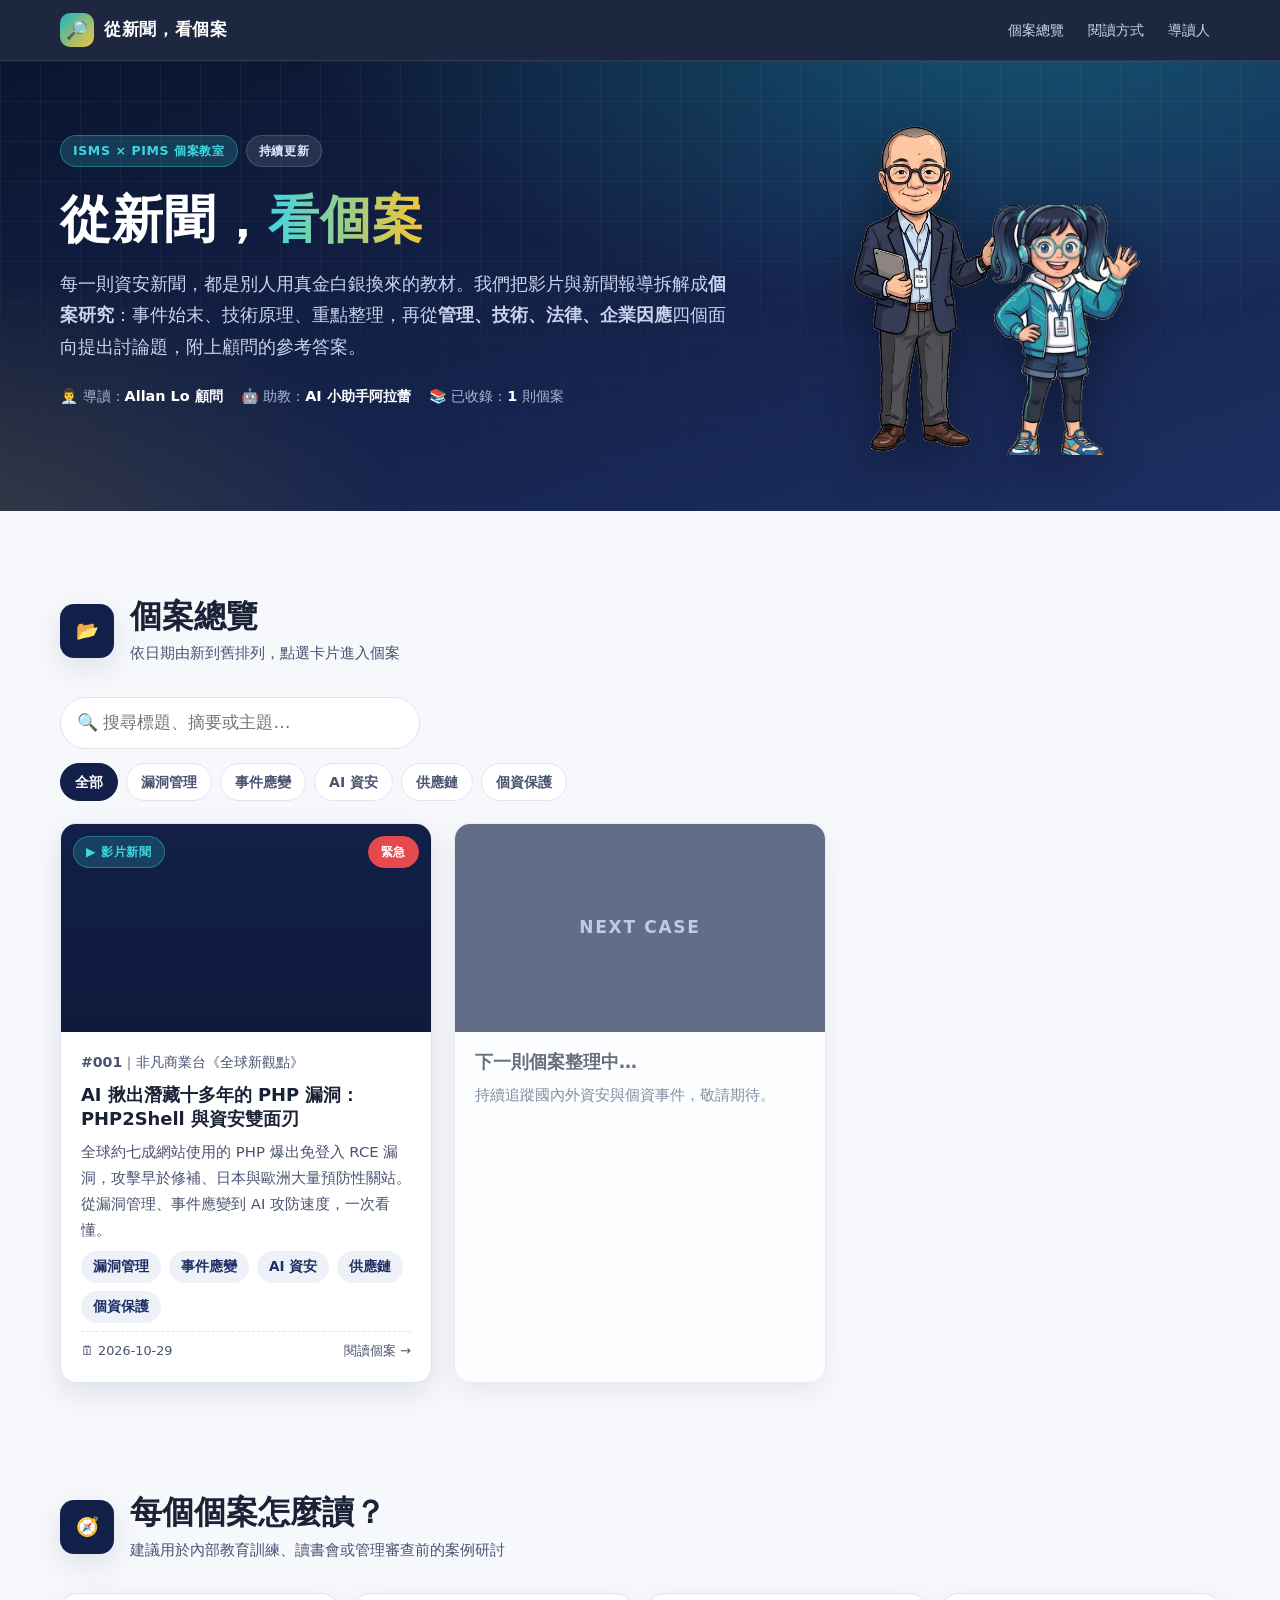
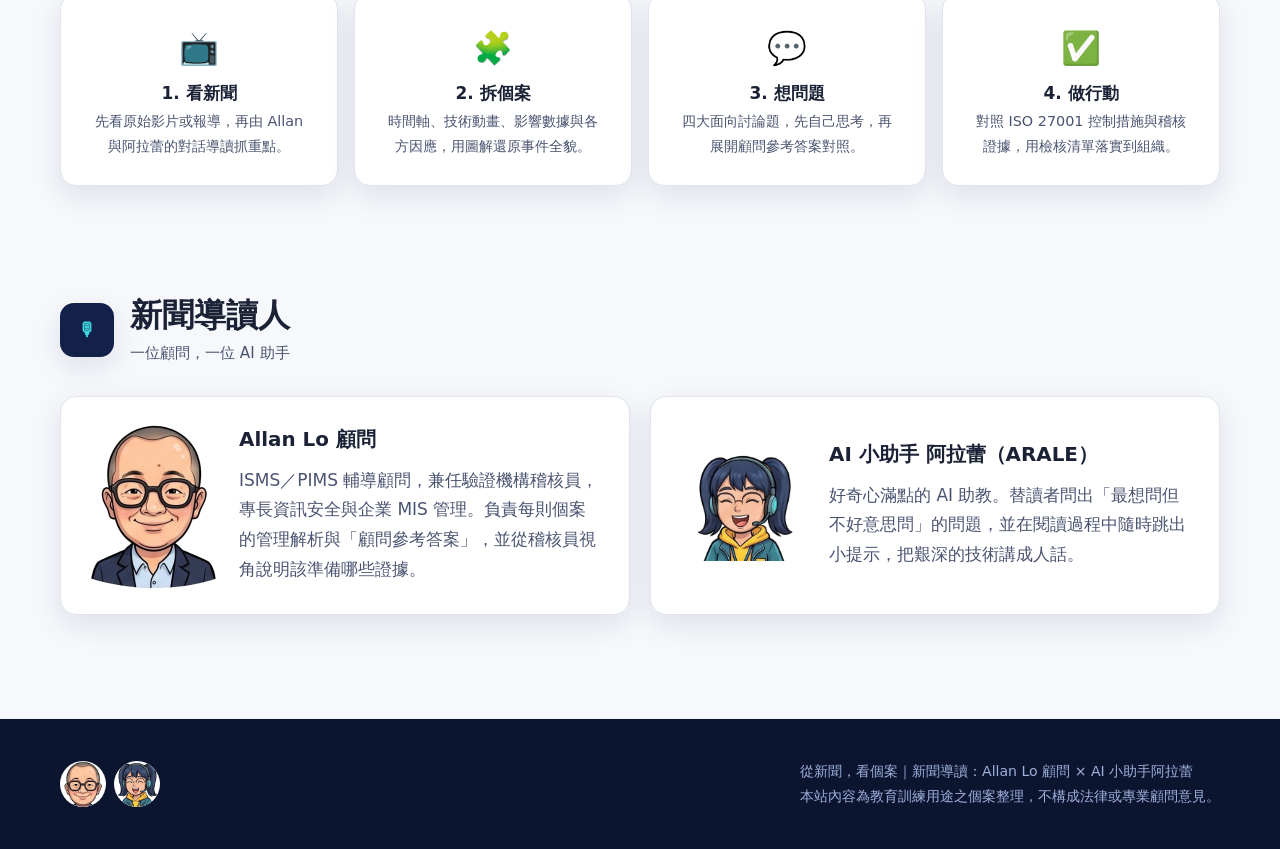
==== index.html @ d43d16fd "Add 從新聞，看個案 site with case #001 (PHP2Shell) - Case library home page driven by assets/js/cases.js - " ====
<!DOCTYPE html>
<html lang="zh-Hant-TW">
<head>
<meta charset="utf-8">
<meta name="viewport" content="width=device-width, initial-scale=1">
<title>從新聞，看個案｜Allan Lo 顧問 × AI 小助手阿拉蕾</title>
<meta name="description" content="把每一則資安新聞，變成一堂資訊安全與個資保護管理課。以個案研究方式整理重點，並提供管理、技術、法律、企業因應四大面向的討論題與顧問參考答案。">
<link rel="stylesheet" href="assets/css/style.css">
<link rel="icon" href="assets/img/characters/arale-laugh.png">
</head>
<body>

<header class="topbar">
  <div class="container">
    <a class="brand" href="index.html"><span class="logo">🔎</span><span>從新聞，看個案</span></a>
    <nav class="toc">
      <a href="#cases">個案總覽</a>
      <a href="#how">閱讀方式</a>
      <a href="#hosts">導讀人</a>
    </nav>
  </div>
</header>

<section class="hero lib-hero">
  <div class="container">
    <div>
      <div class="eyebrow"><span class="tag teal">ISMS × PIMS 個案教室</span><span class="tag">持續更新</span></div>
      <h1>從新聞，<span class="hl">看個案</span></h1>
      <p class="lead">每一則資安新聞，都是別人用真金白銀換來的教材。我們把影片與新聞報導拆解成<b>個案研究</b>：事件始末、技術原理、重點整理，再從<b>管理、技術、法律、企業因應</b>四個面向提出討論題，附上顧問的參考答案。</p>
      <div class="hero-meta">
        <div>👨‍💼 導讀：<b>Allan Lo 顧問</b></div>
        <div>🤖 助教：<b>AI 小助手阿拉蕾</b></div>
        <div>📚 已收錄：<b id="case-count">0</b> 則個案</div>
      </div>
    </div>
    <div class="hero-cast" aria-hidden="true">
      <img class="allan" src="assets/img/characters/allan-full.png" alt="">
      <img class="arale" src="assets/img/characters/arale-full.png" alt="">
    </div>
  </div>
</section>

<main class="container">
  <section class="block" id="cases">
    <div class="sec-head">
      <div class="sec-num">📂</div>
      <div><h2>個案總覽</h2><p>依日期由新到舊排列，點選卡片進入個案</p></div>
    </div>
    <input class="search" type="search" id="q" placeholder="🔍 搜尋標題、摘要或主題…" aria-label="搜尋個案">
    <div class="filters" id="filters"></div>
    <div class="case-grid" id="grid"></div>
  </section>

  <section class="block" id="how">
    <div class="sec-head">
      <div class="sec-num">🧭</div>
      <div><h2>每個個案怎麼讀？</h2><p>建議用於內部教育訓練、讀書會或管理審查前的案例研討</p></div>
    </div>
    <div class="howto">
      <div class="card reveal"><div class="ico">📺</div><h4>1. 看新聞</h4><p>先看原始影片或報導，再由 Allan 與阿拉蕾的對話導讀抓重點。</p></div>
      <div class="card reveal d1"><div class="ico">🧩</div><h4>2. 拆個案</h4><p>時間軸、技術動畫、影響數據與各方因應，用圖解還原事件全貌。</p></div>
      <div class="card reveal d2"><div class="ico">💬</div><h4>3. 想問題</h4><p>四大面向討論題，先自己思考，再展開顧問參考答案對照。</p></div>
      <div class="card reveal d3"><div class="ico">✅</div><h4>4. 做行動</h4><p>對照 ISO 27001 控制措施與稽核證據，用檢核清單落實到組織。</p></div>
    </div>
  </section>

  <section class="block" id="hosts">
    <div class="sec-head">
      <div class="sec-num">🎙</div>
      <div><h2>新聞導讀人</h2><p>一位顧問，一位 AI 助手</p></div>
    </div>
    <div class="grid g2">
      <div class="card reveal" style="display:flex; gap:20px; align-items:center">
        <img src="assets/img/characters/allan-smile.png" alt="Allan Lo 顧問" style="width:130px; flex:none">
        <div>
          <h3>Allan Lo 顧問</h3>
          <p class="muted" style="margin:0">ISMS／PIMS 輔導顧問，兼任驗證機構稽核員，專長資訊安全與企業 MIS 管理。負責每則個案的管理解析與「顧問參考答案」，並從稽核員視角說明該準備哪些證據。</p>
        </div>
      </div>
      <div class="card reveal d1" style="display:flex; gap:20px; align-items:center">
        <img src="assets/img/characters/arale-laugh.png" alt="AI 小助手阿拉蕾" style="width:130px; flex:none">
        <div>
          <h3>AI 小助手 阿拉蕾（ARALE）</h3>
          <p class="muted" style="margin:0">好奇心滿點的 AI 助教。替讀者問出「最想問但不好意思問」的問題，並在閱讀過程中隨時跳出小提示，把艱深的技術講成人話。</p>
        </div>
      </div>
    </div>
  </section>
</main>

<footer class="site">
  <div class="container">
    <div class="cast">
      <img src="assets/img/characters/allan-smile.png" alt="Allan Lo">
      <img src="assets/img/characters/arale-laugh.png" alt="阿拉蕾">
    </div>
    <div>從新聞，看個案｜新聞導讀：Allan Lo 顧問 × AI 小助手阿拉蕾<br><span class="small">本站內容為教育訓練用途之個案整理，不構成法律或專業顧問意見。</span></div>
  </div>
</footer>

<script src="assets/js/cases.js"></script>
<script>
(function () {
  const cases = (window.CASES || []).slice().sort((a, b) => b.date.localeCompare(a.date));
  const grid = document.getElementById('grid');
  const q = document.getElementById('q');
  const filters = document.getElementById('filters');
  document.getElementById('case-count').textContent = cases.length;
  const topics = ['全部', ...new Set(cases.flatMap((c) => c.topics))];
  let topic = '全部';
  const esc = (s) => String(s).replace(/[&<>"']/g, (m) => ({ '&': '&amp;', '<': '&lt;', '>': '&gt;', '"': '&quot;', "'": '&#39;' }[m]));

  filters.innerHTML = topics.map((t) => `<button type="button" data-t="${esc(t)}" class="${t === topic ? 'on' : ''}">${esc(t)}</button>`).join('');
  filters.addEventListener('click', (e) => {
    const b = e.target.closest('button'); if (!b) return;
    topic = b.dataset.t;
    filters.querySelectorAll('button').forEach((x) => x.classList.toggle('on', x === b));
    render();
  });
  q.addEventListener('input', render);

  function render() {
    const kw = q.value.trim().toLowerCase();
    const list = cases.filter((c) =>
      (topic === '全部' || c.topics.includes(topic)) &&
      (!kw || [c.title, c.summary, c.source, ...c.topics].join(' ').toLowerCase().includes(kw)));
    grid.innerHTML = list.map((c) => `
      <a class="card case-card" href="cases/${esc(c.slug)}/index.html">
        <div class="thumb" style="background-image:linear-gradient(180deg,rgba(11,21,48,.1),rgba(11,21,48,.55)),url('${esc(c.thumb)}')">
          <span class="tag teal src-type">${c.type === 'video' ? '▶ 影片新聞' : '📰 文字新聞'}</span>
          <span class="tag hot sev">${esc(c.severity)}</span>
        </div>
        <div class="body">
          <span class="muted small"><b>${esc(c.id)}</b>｜${esc(c.source)}</span>
          <h3>${esc(c.title)}</h3>
          <p>${esc(c.summary)}</p>
          <div class="chips">${c.topics.map((t) => `<span class="chip">${esc(t)}</span>`).join('')}</div>
          <div class="meta"><span>🗓 ${esc(c.date)}</span><span>閱讀個案 →</span></div>
        </div>
      </a>`).join('') +
      `<div class="card case-card soon"><div class="thumb">NEXT CASE</div><div class="body"><h3>下一則個案整理中…</h3><p>持續追蹤國內外資安與個資事件，敬請期待。</p></div></div>`;
    if (!list.length) grid.insertAdjacentHTML('afterbegin', '<p class="muted">找不到符合條件的個案。</p>');
  }
  render();
})();
</script>
<script src="assets/js/main.js"></script>
</body>
</html>
---- assets/css/style.css ----
/* ==========================================================
   從新聞，看個案 — 共用樣式
   ========================================================== */
:root {
  --navy-900: #0b1530;
  --navy-800: #13214a;
  --navy-700: #1d2f63;
  --navy-600: #2a3f7e;
  --teal-500: #19b5c4;
  --teal-400: #3fd6e0;
  --teal-100: #dff8fa;
  --yellow-400: #f7c531;
  --yellow-100: #fff6d6;
  --red-500: #e5484d;
  --red-100: #fde8e8;
  --green-500: #2fa86b;
  --green-100: #e2f6ea;
  --ink: #1b2236;
  --ink-soft: #4a5370;
  --line: #dfe4ef;
  --paper: #f6f8fc;
  --white: #ffffff;
  --radius: 16px;
  --shadow: 0 10px 30px rgba(11, 21, 48, .10);
  --shadow-lg: 0 20px 50px rgba(11, 21, 48, .18);
  --font: "Noto Sans TC", "PingFang TC", "Microsoft JhengHei", "Heiti TC", system-ui, -apple-system, "Segoe UI", sans-serif;
  --mono: ui-monospace, SFMono-Regular, Menlo, Consolas, monospace;
}

* { box-sizing: border-box; }
html { scroll-behavior: smooth; scroll-padding-top: 72px; }
body {
  margin: 0;
  font-family: var(--font);
  color: var(--ink);
  background: var(--paper);
  line-height: 1.75;
  font-size: 17px;
  -webkit-font-smoothing: antialiased;
}
img { max-width: 100%; display: block; }
a { color: var(--navy-600); }
h1, h2, h3, h4 { line-height: 1.35; margin: 0 0 .6em; }
p { margin: 0 0 1em; }
code { font-family: var(--mono); font-size: .9em; background: #eef1f8; padding: .1em .4em; border-radius: 6px; }
.container { width: min(1160px, 92vw); margin: 0 auto; }
.muted { color: var(--ink-soft); }
.small { font-size: .88rem; }
.sr-only { position: absolute; width: 1px; height: 1px; overflow: hidden; clip: rect(0 0 0 0); }

/* ---------- Top bar ---------- */
.topbar {
  position: sticky; top: 0; z-index: 50;
  background: rgba(11, 21, 48, .92);
  backdrop-filter: blur(8px);
  color: #fff;
  border-bottom: 1px solid rgba(255,255,255,.08);
}
.topbar .container { display: flex; align-items: center; gap: 18px; height: 60px; }
.brand { display: flex; align-items: center; gap: 10px; color: #fff; text-decoration: none; font-weight: 800; letter-spacing: .04em; white-space: nowrap; }
.brand .logo {
  width: 34px; height: 34px; border-radius: 10px;
  background: linear-gradient(135deg, var(--teal-500), var(--yellow-400));
  display: grid; place-items: center; font-size: 18px; color: var(--navy-900);
}
.toc { display: flex; gap: 4px; overflow-x: auto; scrollbar-width: none; margin-left: auto; }
.toc::-webkit-scrollbar { display: none; }
.toc a {
  color: #c9d3ee; text-decoration: none; font-size: .88rem; padding: 6px 10px; border-radius: 999px; white-space: nowrap;
  transition: background .2s, color .2s;
}
.toc a:hover, .toc a.active { background: rgba(63, 214, 224, .16); color: var(--teal-400); }
.progress { position: absolute; left: 0; bottom: -1px; height: 3px; background: linear-gradient(90deg, var(--teal-400), var(--yellow-400)); width: 0; }

/* ---------- Hero ---------- */
.hero {
  position: relative; overflow: hidden;
  background: radial-gradient(1200px 500px at 80% -10%, rgba(25,181,196,.35), transparent 60%),
              radial-gradient(900px 500px at -10% 110%, rgba(247,197,49,.18), transparent 60%),
              linear-gradient(160deg, var(--navy-900), var(--navy-700));
  color: #fff;
  padding: 72px 0 0;
}
.hero::before { /* 數位雨背景 */
  content: ""; position: absolute; inset: 0;
  background-image: linear-gradient(rgba(255,255,255,.04) 1px, transparent 1px), linear-gradient(90deg, rgba(255,255,255,.04) 1px, transparent 1px);
  background-size: 40px 40px;
  mask-image: linear-gradient(180deg, #000 30%, transparent);
}
.hero .container { position: relative; display: grid; grid-template-columns: 1.25fr .75fr; gap: 24px; align-items: end; }
.hero .eyebrow { display: inline-flex; gap: 8px; flex-wrap: wrap; margin-bottom: 18px; }
.tag {
  display: inline-block; font-size: .78rem; font-weight: 700; letter-spacing: .05em;
  padding: 4px 12px; border-radius: 999px; background: rgba(255,255,255,.1); color: #dfe7ff; border: 1px solid rgba(255,255,255,.15);
}
.tag.hot { background: var(--red-500); border-color: var(--red-500); color: #fff; }
.tag.teal { background: rgba(63,214,224,.18); color: var(--teal-400); border-color: rgba(63,214,224,.35); }
.hero h1 { font-size: clamp(1.9rem, 4.2vw, 3.2rem); font-weight: 900; letter-spacing: .02em; margin-bottom: 14px; }
.hero h1 .hl { background: linear-gradient(90deg, var(--teal-400), var(--yellow-400)); -webkit-background-clip: text; background-clip: text; color: transparent; }
.hero .lead { font-size: 1.12rem; color: #c9d3ee; max-width: 46em; }
.hero-meta { display: flex; flex-wrap: wrap; gap: 18px; margin: 22px 0 36px; font-size: .9rem; color: #aab6d8; }
.hero-meta b { color: #fff; }
.hero-cast { display: flex; justify-content: center; align-items: flex-end; gap: 0; height: 100%; min-height: 360px; }
.hero-cast img { filter: drop-shadow(0 18px 24px rgba(0,0,0,.35)); }
.hero-cast .allan { height: 400px; width: auto; animation: bob 5s ease-in-out infinite; }
.hero-cast .arale { height: 300px; width: auto; margin-left: -30px; animation: bob 4s ease-in-out infinite .6s; }
@keyframes bob { 0%,100% { transform: translateY(0); } 50% { transform: translateY(-10px); } }

.ticker { position: relative; background: var(--red-500); color: #fff; overflow: hidden; white-space: nowrap; font-weight: 700; font-size: .92rem; }
.ticker .track { display: inline-block; padding: 9px 0; animation: ticker 40s linear infinite; }
.ticker .track span { margin: 0 34px; }
.ticker .track span::before { content: "● "; color: var(--yellow-400); }
@keyframes ticker { from { transform: translateX(0); } to { transform: translateX(-50%); } }

/* ---------- Sections ---------- */
section.block { padding: 84px 0 24px; }
.sec-head { display: flex; align-items: center; gap: 16px; margin-bottom: 30px; }
.sec-num {
  flex: none; width: 54px; height: 54px; border-radius: 14px;
  background: var(--navy-800); color: var(--teal-400); font-weight: 900; font-size: 1.15rem;
  display: grid; place-items: center; box-shadow: var(--shadow);
}
.sec-head h2 { font-size: clamp(1.45rem, 2.6vw, 2rem); margin: 0; }
.sec-head p { margin: 2px 0 0; color: var(--ink-soft); font-size: .95rem; }

.card { background: var(--white); border-radius: var(--radius); box-shadow: var(--shadow); padding: 26px 28px; border: 1px solid var(--line); }
.grid { display: grid; gap: 20px; }
.g2 { grid-template-columns: repeat(2, 1fr); }
.g3 { grid-template-columns: repeat(3, 1fr); }
.g4 { grid-template-columns: repeat(4, 1fr); }

/* reveal on scroll */
.reveal { opacity: 0; transform: translateY(26px); transition: opacity .7s ease, transform .7s ease; }
.reveal.in { opacity: 1; transform: none; }
.reveal.d1 { transition-delay: .1s; } .reveal.d2 { transition-delay: .2s; } .reveal.d3 { transition-delay: .3s; } .reveal.d4 { transition-delay: .4s; }

/* ---------- Dialogue (新聞導讀) ---------- */
.dialogue { display: flex; flex-direction: column; gap: 18px; }
.say { display: flex; gap: 14px; align-items: flex-end; max-width: 860px; }
.say .avatar {
  flex: none; width: 82px; height: 82px; border-radius: 50%; overflow: hidden; background: #fff;
  border: 3px solid var(--navy-700); box-shadow: var(--shadow);
}
.say .avatar img { width: 100%; height: 100%; object-fit: cover; object-position: top; }
.say.arale .avatar { border-color: var(--teal-500); }
.say .bubble {
  position: relative; background: #fff; padding: 14px 20px; border-radius: 18px 18px 18px 4px;
  box-shadow: var(--shadow); border: 1px solid var(--line);
}
.say .bubble .who { font-size: .8rem; font-weight: 800; color: var(--navy-600); display: block; margin-bottom: 2px; letter-spacing: .05em; }
.say.arale { margin-left: auto; flex-direction: row-reverse; }
.say.arale .bubble { background: var(--teal-100); border-color: #bfeef2; border-radius: 18px 18px 4px 18px; }
.say.arale .bubble .who { color: #0f8793; text-align: right; }
.say .bubble p:last-child { margin: 0; }
.say.typing .bubble { min-width: 70px; }
.dots { display: inline-flex; gap: 5px; }
.dots i { width: 7px; height: 7px; border-radius: 50%; background: var(--ink-soft); animation: blink 1.2s infinite; }
.dots i:nth-child(2) { animation-delay: .2s; } .dots i:nth-child(3) { animation-delay: .4s; }
@keyframes blink { 0%, 80%, 100% { opacity: .2; } 40% { opacity: 1; } }

/* ---------- Video ---------- */
.video-wrap { position: relative; aspect-ratio: 16/9; border-radius: var(--radius); overflow: hidden; box-shadow: var(--shadow-lg); background: #000; }
.video-wrap iframe { position: absolute; inset: 0; width: 100%; height: 100%; border: 0; }

/* ---------- Fact box / key data ---------- */
.factbox { display: grid; grid-template-columns: 150px 1fr; gap: 8px 18px; font-size: .96rem; }
.factbox dt { font-weight: 800; color: var(--navy-600); }
.factbox dd { margin: 0; }

.stat { text-align: center; padding: 26px 18px; position: relative; overflow: hidden; }
.stat .num { font-size: clamp(2rem, 4vw, 2.8rem); font-weight: 900; color: var(--navy-700); line-height: 1.1; font-variant-numeric: tabular-nums; }
.stat .num small { font-size: .5em; margin-left: 2px; }
.stat .label { font-weight: 700; margin-top: 6px; }
.stat .src { font-size: .78rem; color: var(--ink-soft); margin-top: 6px; }
.stat.red .num { color: var(--red-500); }
.stat.teal .num { color: #0f8793; }
.stat::after { content: ""; position: absolute; left: 0; right: 0; bottom: 0; height: 4px; background: linear-gradient(90deg, var(--teal-400), var(--yellow-400)); }

/* ---------- Timeline ---------- */
.timeline { position: relative; padding-left: 34px; }
.timeline::before { content: ""; position: absolute; left: 11px; top: 6px; bottom: 6px; width: 3px; background: var(--line); border-radius: 3px; }
.timeline .fill { z-index: 0; position: absolute; left: 11px; top: 6px; width: 3px; height: 0; background: linear-gradient(var(--teal-500), var(--red-500)); border-radius: 3px; transition: height .2s linear; }
.tl-item { position: relative; margin-bottom: 22px; }
.tl-item::before {
  content: ""; position: absolute; left: -30px; top: 8px; width: 17px; height: 17px; border-radius: 50%;
  background: #fff; border: 4px solid var(--navy-600); transition: transform .3s, background .3s;
}
.tl-item.in::before { background: var(--teal-400); transform: scale(1.15); }
.tl-item.alert::before { border-color: var(--red-500); }
.tl-item.alert.in::before { background: var(--red-500); }
.tl-date { font-family: var(--mono); font-weight: 800; color: var(--navy-600); font-size: .9rem; }
.tl-item.alert .tl-date { color: var(--red-500); }
.tl-item h4 { margin: 2px 0 4px; font-size: 1.05rem; }
.tl-item p { margin: 0; color: var(--ink-soft); font-size: .95rem; }
.tl-phase { position: relative; z-index: 1; margin: 30px 0 14px -34px; padding: 2px 0 2px 34px; background: linear-gradient(90deg, var(--paper) 28px, transparent 28px); font-weight: 900; color: var(--navy-800); letter-spacing: .1em; font-size: .85rem; display: flex; align-items: center; gap: 10px; }
.tl-phase::after { content: ""; flex: 1; height: 1px; background: var(--line); }

/* ---------- Attack flow animation ---------- */
.attack { background: var(--navy-900); color: #e6ecff; border-radius: var(--radius); padding: 26px; box-shadow: var(--shadow-lg); }
.attack h3 { color: #fff; }
.attack-stage { position: relative; display: grid; grid-template-columns: repeat(5, 1fr); gap: 12px; margin: 20px 0 16px; }
.node {
  position: relative; background: var(--navy-800); border: 2px solid var(--navy-600); border-radius: 14px; padding: 14px 10px; text-align: center;
  transition: border-color .35s, box-shadow .35s, transform .35s, background .35s; min-height: 132px;
}
.node .ico { font-size: 1.9rem; line-height: 1; margin-bottom: 6px; }
.node b { display: block; font-size: .93rem; color: #fff; }
.node span { font-size: .78rem; color: #9fb0db; display: block; line-height: 1.45; margin-top: 4px; }
.node.active { border-color: var(--teal-400); box-shadow: 0 0 0 4px rgba(63,214,224,.18), 0 0 30px rgba(63,214,224,.35); transform: translateY(-4px); }
.node.danger.active { border-color: var(--red-500); background: #3a1630; box-shadow: 0 0 0 4px rgba(229,72,77,.2), 0 0 34px rgba(229,72,77,.45); }
.node:not(:last-child)::after {
  content: "➜"; position: absolute; right: -14px; top: 50%; transform: translateY(-50%); color: #5d6fa5; font-size: 1rem; z-index: 2;
}
.packet {
  position: absolute; top: -8px; width: 16px; height: 16px; border-radius: 50%; background: var(--yellow-400);
  box-shadow: 0 0 14px var(--yellow-400); left: 0; opacity: 0; transition: left .7s cubic-bezier(.6,.05,.3,1), background .3s, box-shadow .3s; pointer-events: none;
}
.packet.evil { background: var(--red-500); box-shadow: 0 0 16px var(--red-500); }
.attack-caption { min-height: 84px; background: rgba(255,255,255,.05); border-left: 4px solid var(--teal-400); padding: 12px 16px; border-radius: 8px; font-size: .97rem; }
.attack-caption b { color: var(--yellow-400); }
.controls { display: flex; gap: 10px; flex-wrap: wrap; margin-top: 14px; align-items: center; }
.btn {
  appearance: none; border: 0; cursor: pointer; font: inherit; font-weight: 700; font-size: .92rem;
  padding: 9px 18px; border-radius: 999px; background: var(--teal-500); color: var(--navy-900); transition: transform .15s, background .2s;
}
.btn:hover { transform: translateY(-1px); background: var(--teal-400); }
.btn.ghost { background: transparent; color: #c9d3ee; border: 1px solid #3a4c85; }
.btn.ghost:hover { background: rgba(255,255,255,.06); }
.btn.dark { background: var(--navy-800); color: #fff; }
.btn.dark:hover { background: var(--navy-700); }
.step-dots { display: flex; gap: 6px; margin-left: auto; }
.step-dots i { width: 9px; height: 9px; border-radius: 50%; background: #34477e; transition: background .3s; }
.step-dots i.on { background: var(--teal-400); }

/* ---------- Comparison / chips ---------- */
.chips { display: flex; flex-wrap: wrap; gap: 8px; }
.chip { font-size: .85rem; padding: 4px 12px; border-radius: 999px; background: #eef1f8; color: var(--navy-700); font-weight: 600; }
.chip.ok { background: var(--green-100); color: #1b7a4c; }
.chip.bad { background: var(--red-100); color: #b3262b; }
.chip.warn { background: var(--yellow-100); color: #8a6400; }

table.tbl { width: 100%; border-collapse: collapse; font-size: .95rem; }
.tbl th, .tbl td { padding: 10px 12px; border-bottom: 1px solid var(--line); text-align: left; vertical-align: top; }
.tbl th { background: #eef1f8; font-weight: 800; color: var(--navy-700); }
.tbl tr:hover td { background: #fafbfe; }
.table-scroll { overflow-x: auto; }

/* ---------- World response ---------- */
.region { border-top: 5px solid var(--navy-600); }
.region h3 { display: flex; align-items: center; gap: 8px; font-size: 1.12rem; }
.region ul { padding-left: 1.1em; margin: 0; }
.region li { margin-bottom: 4px; font-size: .95rem; }
.region.jp { border-top-color: var(--red-500); }
.region.eu { border-top-color: #3b6fd8; }
.region.us { border-top-color: var(--navy-800); }
.region.tw { border-top-color: var(--green-500); }

/* ---------- Double-edged sword ---------- */
.sword { display: grid; grid-template-columns: 1fr 120px 1fr; gap: 20px; align-items: center; }
.sword .side { border-radius: var(--radius); padding: 22px; }
.sword .side.def { background: var(--teal-100); border: 2px solid #9fe3ea; }
.sword .side.off { background: var(--red-100); border: 2px solid #f5b5b7; }
.sword .side h3 { font-size: 1.1rem; }
.sword .side ul { margin: 0; padding-left: 1.1em; }
.balance { position: relative; height: 150px; }
.balance .beam { position: absolute; top: 40px; left: 0; right: 0; height: 6px; background: var(--navy-700); border-radius: 3px; transform-origin: center; animation: tilt 4s ease-in-out infinite; }
.balance .beam::before, .balance .beam::after { content: ""; position: absolute; top: 6px; width: 34px; height: 18px; border-radius: 0 0 18px 18px; }
.balance .beam::before { left: -6px; background: var(--teal-500); }
.balance .beam::after { right: -6px; background: var(--red-500); }
.balance .pole { position: absolute; left: 50%; top: 40px; width: 6px; height: 96px; margin-left: -3px; background: var(--navy-700); border-radius: 3px; }
.balance .base { position: absolute; left: 50%; bottom: 8px; width: 70px; height: 10px; margin-left: -35px; background: var(--navy-700); border-radius: 6px; }
.balance .ai { position: absolute; left: 50%; top: 10px; transform: translateX(-50%); font-weight: 900; font-size: .9rem; background: var(--yellow-400); color: var(--navy-900); padding: 2px 10px; border-radius: 999px; }
@keyframes tilt { 0%,100% { transform: rotate(-9deg); } 50% { transform: rotate(9deg); } }

/* ---------- Key points ---------- */
.keypoints { counter-reset: kp; display: grid; grid-template-columns: repeat(2, 1fr); gap: 16px; }
.kp { position: relative; padding: 20px 22px 20px 72px; }
.kp::before {
  counter-increment: kp; content: counter(kp, decimal-leading-zero);
  position: absolute; left: 18px; top: 18px; width: 40px; height: 40px; border-radius: 12px;
  background: linear-gradient(135deg, var(--navy-700), var(--navy-600)); color: var(--teal-400); font-weight: 900; display: grid; place-items: center;
}
.kp h4 { margin: 0 0 4px; font-size: 1.05rem; }
.kp p { margin: 0; font-size: .95rem; color: var(--ink-soft); }

/* ---------- Discussion ---------- */
.tabs { display: flex; gap: 8px; flex-wrap: wrap; margin-bottom: 18px; }
.tab {
  cursor: pointer; border: 2px solid var(--line); background: #fff; padding: 10px 18px; border-radius: 999px; font: inherit; font-weight: 800; color: var(--ink-soft);
  display: inline-flex; align-items: center; gap: 8px; transition: all .2s;
}
.tab .n { font-size: .75rem; background: #eef1f8; border-radius: 999px; padding: 0 8px; }
.tab[aria-selected="true"] { background: var(--navy-800); color: #fff; border-color: var(--navy-800); }
.tab[aria-selected="true"] .n { background: var(--teal-500); color: var(--navy-900); }
.panel[hidden] { display: none; }
.panel-intro { display: flex; gap: 16px; align-items: center; margin-bottom: 18px; background: #fff; border: 1px dashed #c6cee3; border-radius: var(--radius); padding: 12px 18px; }
.panel-intro img { width: 70px; height: 70px; object-fit: cover; object-position: top; border-radius: 50%; background: var(--teal-100); flex: none; }
.panel-intro p { margin: 0; font-size: .95rem; }

.qa { margin-bottom: 16px; padding: 0; overflow: hidden; }
.qa summary {
  list-style: none; cursor: pointer; padding: 20px 24px; display: grid; grid-template-columns: auto 1fr auto; gap: 14px; align-items: start;
}
.qa summary::-webkit-details-marker { display: none; }
.qa .qid { font-weight: 900; color: #fff; background: var(--navy-600); border-radius: 10px; padding: 2px 10px; font-size: .9rem; margin-top: 3px; }
.qa .qtext { font-weight: 700; font-size: 1.04rem; }
.qa .qtext small { display: block; font-weight: 500; color: var(--ink-soft); font-size: .86rem; margin-top: 4px; }
.qa .toggle { font-size: .82rem; font-weight: 800; color: #0f8793; white-space: nowrap; margin-top: 4px; }
.qa .toggle::after { content: " ▾"; }
.qa[open] .toggle::after { content: " ▴"; }
.qa[open] .toggle .t-open { display: none; }
.qa:not([open]) .toggle .t-close { display: none; }
.answer { border-top: 1px solid var(--line); padding: 20px 24px 22px; background: linear-gradient(180deg, #fbfcff, #fff); display: grid; grid-template-columns: 92px 1fr; gap: 18px; animation: fadein .45s ease; }
.answer .who { text-align: center; font-size: .75rem; font-weight: 800; color: var(--navy-600); }
.answer .who img { width: 84px; height: 84px; object-fit: cover; object-position: top; border-radius: 50%; border: 3px solid var(--navy-700); background: #fff; margin: 0 auto 6px; }
.answer h5 { font-size: .98rem; margin: 14px 0 6px; color: var(--navy-700); }
.answer h5:first-child { margin-top: 0; }
.answer ul, .answer ol { padding-left: 1.2em; margin: 0 0 .8em; }
.answer li { margin-bottom: 4px; }
.answer .tip { background: var(--yellow-100); border-left: 4px solid var(--yellow-400); padding: 10px 14px; border-radius: 8px; font-size: .93rem; margin-top: 10px; }
.answer .tip b { color: #8a6400; }
.ctrl-ref { display: inline-block; font-family: var(--mono); font-size: .78rem; background: var(--navy-800); color: var(--teal-400); padding: 1px 8px; border-radius: 6px; margin: 0 2px; white-space: nowrap; }
@keyframes fadein { from { opacity: 0; transform: translateY(-6px); } to { opacity: 1; transform: none; } }

/* ---------- Checklist ---------- */
.checklist { list-style: none; padding: 0; margin: 0; }
.checklist li { display: flex; gap: 12px; align-items: flex-start; padding: 10px 0; border-bottom: 1px dashed var(--line); }
.checklist input { width: 20px; height: 20px; accent-color: var(--teal-500); margin-top: 5px; flex: none; }
.checklist label { cursor: pointer; }
.checklist .when { font-size: .75rem; font-weight: 800; padding: 1px 8px; border-radius: 999px; background: var(--red-100); color: #b3262b; margin-right: 6px; }
.checklist .when.w2 { background: var(--yellow-100); color: #8a6400; }
.checklist .when.w3 { background: var(--green-100); color: #1b7a4c; }
.meter { height: 10px; background: #e8ecf5; border-radius: 999px; overflow: hidden; margin: 6px 0 14px; }
.meter i { display: block; height: 100%; width: 0; background: linear-gradient(90deg, var(--teal-500), var(--green-500)); transition: width .4s; }

/* ---------- Floating Arale helper ---------- */
.helper { position: fixed; right: 18px; bottom: 18px; z-index: 60; display: flex; align-items: flex-end; gap: 8px; pointer-events: none; }
.helper .tipbox {
  pointer-events: auto; max-width: 280px; background: #fff; border: 2px solid var(--teal-500); border-radius: 16px 16px 4px 16px; padding: 10px 14px;
  font-size: .9rem; box-shadow: var(--shadow-lg); opacity: 0; transform: translateY(10px) scale(.96); transition: opacity .35s, transform .35s;
}
.helper.show .tipbox { opacity: 1; transform: none; }
.helper .tipbox b { color: #0f8793; }
.helper img { pointer-events: auto; cursor: pointer; width: 92px; height: auto; filter: drop-shadow(0 8px 14px rgba(0,0,0,.25)); animation: bob 3.5s ease-in-out infinite; }
.helper .close { float: right; border: 0; background: none; cursor: pointer; color: var(--ink-soft); font-size: 1rem; margin: -4px -6px 0 6px; }

/* ---------- Source list / footer ---------- */
.sources { font-size: .9rem; }
.sources li { margin-bottom: 6px; word-break: break-word; }
.note { background: #eef3ff; border: 1px solid #cbd8f7; border-radius: 12px; padding: 12px 16px; font-size: .9rem; color: var(--navy-700); }
.note.warn { background: var(--yellow-100); border-color: #f2dc93; color: #6c5000; }
footer.site { margin-top: 80px; background: var(--navy-900); color: #9fb0db; padding: 40px 0; font-size: .88rem; }
footer.site a { color: var(--teal-400); }
footer.site .container { display: flex; justify-content: space-between; gap: 20px; flex-wrap: wrap; align-items: center; }
footer.site .cast { display: flex; gap: 8px; }
footer.site .cast img { width: 46px; height: 46px; border-radius: 50%; object-fit: cover; object-position: top; background: #fff; }

/* ---------- Case library (index) ---------- */
.lib-hero { padding: 64px 0 56px; }
.lib-hero .container { grid-template-columns: 1.2fr .8fr; align-items: center; }
.lib-hero .hero-cast { min-height: 300px; }
.lib-hero .hero-cast .allan { height: 330px; }
.lib-hero .hero-cast .arale { height: 250px; }
.filters { display: flex; flex-wrap: wrap; gap: 8px; margin: 0 0 22px; }
.filters button { cursor: pointer; font: inherit; font-size: .88rem; font-weight: 700; padding: 6px 14px; border-radius: 999px; border: 1px solid var(--line); background: #fff; color: var(--ink-soft); }
.filters button.on { background: var(--navy-800); border-color: var(--navy-800); color: #fff; }
.search { width: 100%; max-width: 360px; padding: 10px 16px; border-radius: 999px; border: 1px solid var(--line); font: inherit; margin-bottom: 14px; }
.case-grid { display: grid; grid-template-columns: repeat(auto-fill, minmax(320px, 1fr)); gap: 22px; }
.case-card { display: flex; flex-direction: column; text-decoration: none; color: inherit; padding: 0; overflow: hidden; transition: transform .25s, box-shadow .25s; }
.case-card:hover { transform: translateY(-6px); box-shadow: var(--shadow-lg); }
.case-card .thumb { position: relative; aspect-ratio: 16/9; background: var(--navy-800) center/cover no-repeat; }
.case-card .thumb .src-type { position: absolute; left: 12px; top: 12px; }
.case-card .thumb .sev { position: absolute; right: 12px; top: 12px; }
.case-card .body { padding: 18px 20px 20px; display: flex; flex-direction: column; gap: 8px; flex: 1; }
.case-card h3 { font-size: 1.12rem; margin: 0; }
.case-card p { margin: 0; color: var(--ink-soft); font-size: .93rem; }
.case-card .meta { margin-top: auto; display: flex; justify-content: space-between; font-size: .8rem; color: var(--ink-soft); padding-top: 8px; border-top: 1px dashed var(--line); }
.case-card.soon { opacity: .65; pointer-events: none; }
.case-card.soon .thumb { display: grid; place-items: center; color: #9fb0db; font-weight: 800; letter-spacing: .1em; }

.howto { display: grid; grid-template-columns: repeat(4, 1fr); gap: 16px; }
.howto .card { text-align: center; }
.howto .card .ico { font-size: 2rem; }
.howto .card h4 { margin: 6px 0 4px; }
.howto .card p { font-size: .9rem; color: var(--ink-soft); margin: 0; }

/* ---------- Responsive ---------- */
@media (max-width: 960px) {
  .hero .container, .lib-hero .container { grid-template-columns: 1fr; }
  .hero-cast { min-height: 260px; }
  .hero-cast .allan { height: 280px; } .hero-cast .arale { height: 210px; }
  .g3, .g4, .howto { grid-template-columns: repeat(2, 1fr); }
  .attack-stage { grid-template-columns: repeat(2, 1fr); }
  .node:not(:last-child)::after { display: none; }
  .sword { grid-template-columns: 1fr; }
  .balance { display: none; }
}
@media (max-width: 680px) {
  body { font-size: 16px; }
  .g2, .g3, .g4, .keypoints, .howto { grid-template-columns: 1fr; }
  .factbox { grid-template-columns: 1fr; }
  .answer { grid-template-columns: 1fr; }
  .answer .who { display: flex; align-items: center; gap: 10px; text-align: left; }
  .answer .who img { width: 52px; height: 52px; margin: 0; }
  .say .avatar { width: 58px; height: 58px; }
  .brand span.full { display: none; }
  .helper img { width: 64px; }
  .helper .tipbox { max-width: 220px; font-size: .82rem; }
}
@media (prefers-reduced-motion: reduce) {
  *, *::before, *::after { animation: none !important; transition: none !important; }
  .reveal { opacity: 1; transform: none; }
}
@media print {
  .topbar, .helper, .ticker, .controls, .video-wrap { display: none !important; }
  .reveal { opacity: 1 !important; transform: none !important; }
  details.qa > .answer { display: grid; }
  .qa { break-inside: avoid; }
}
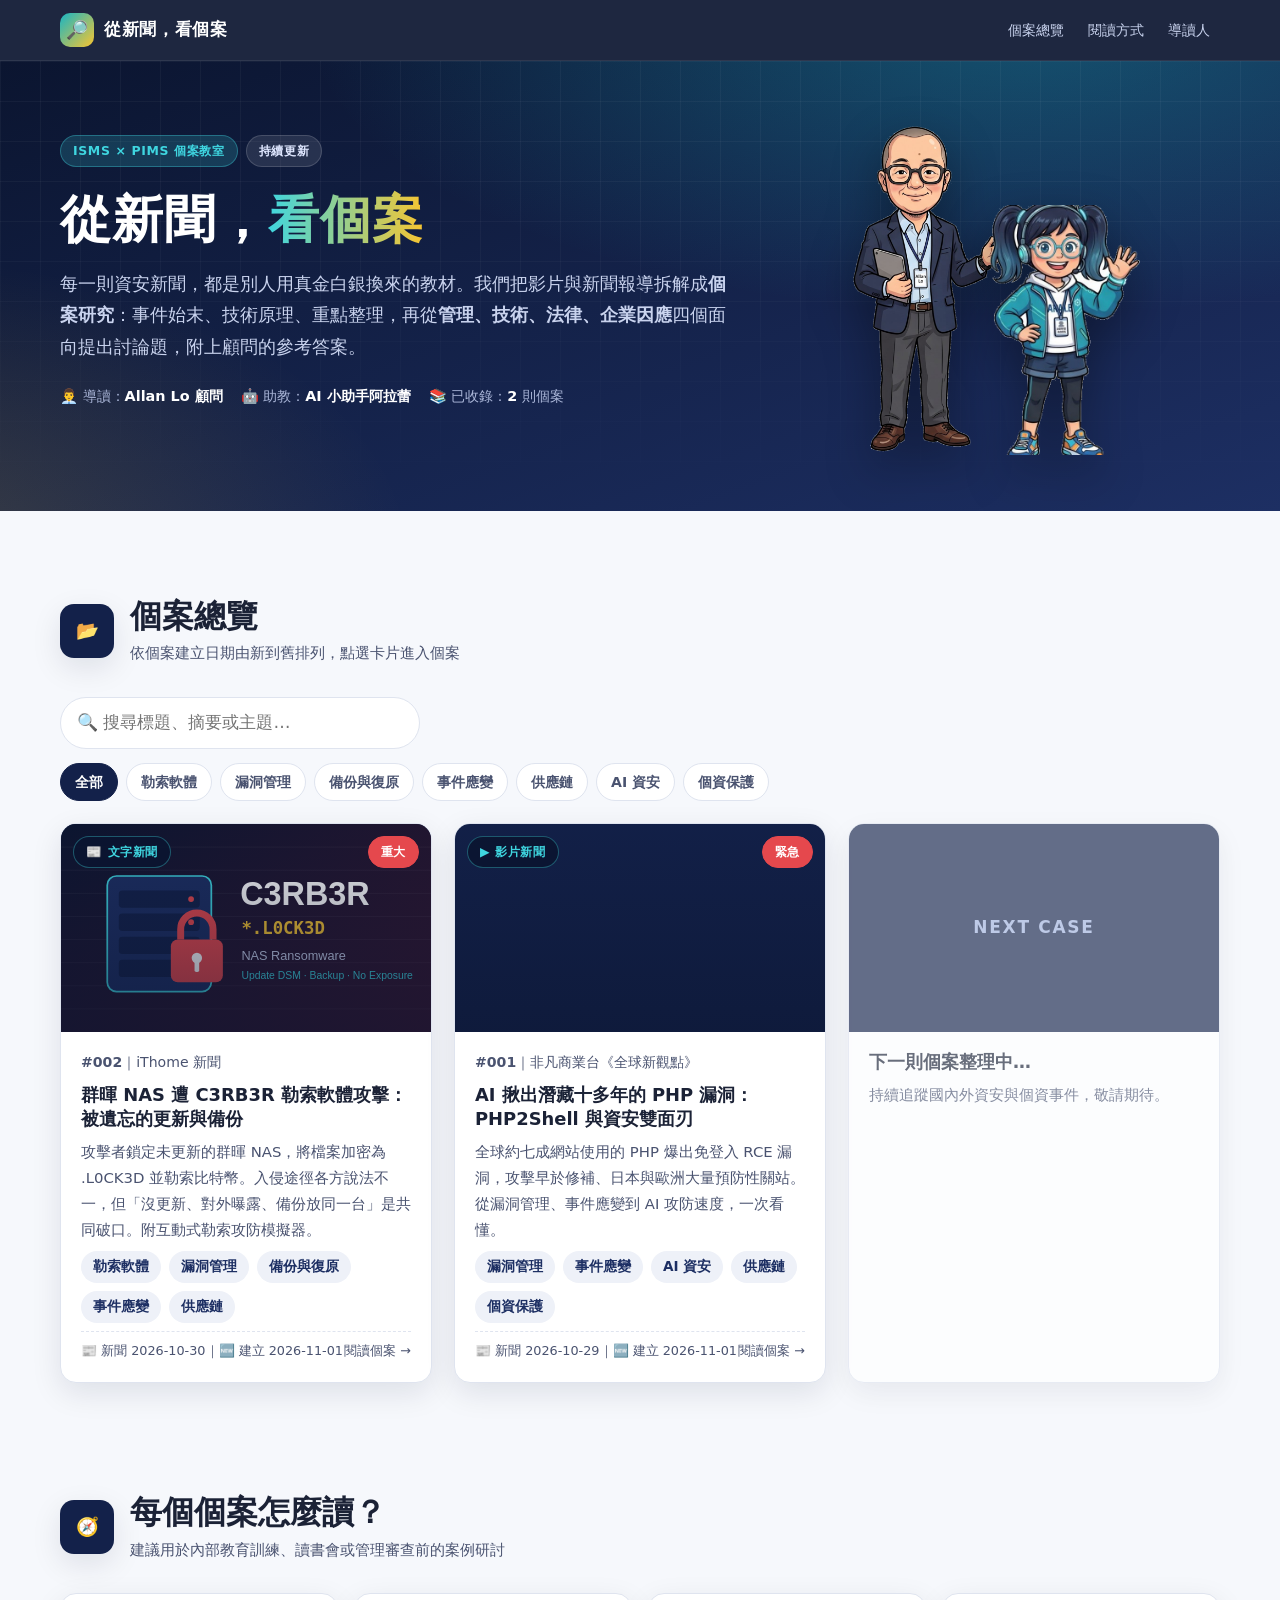
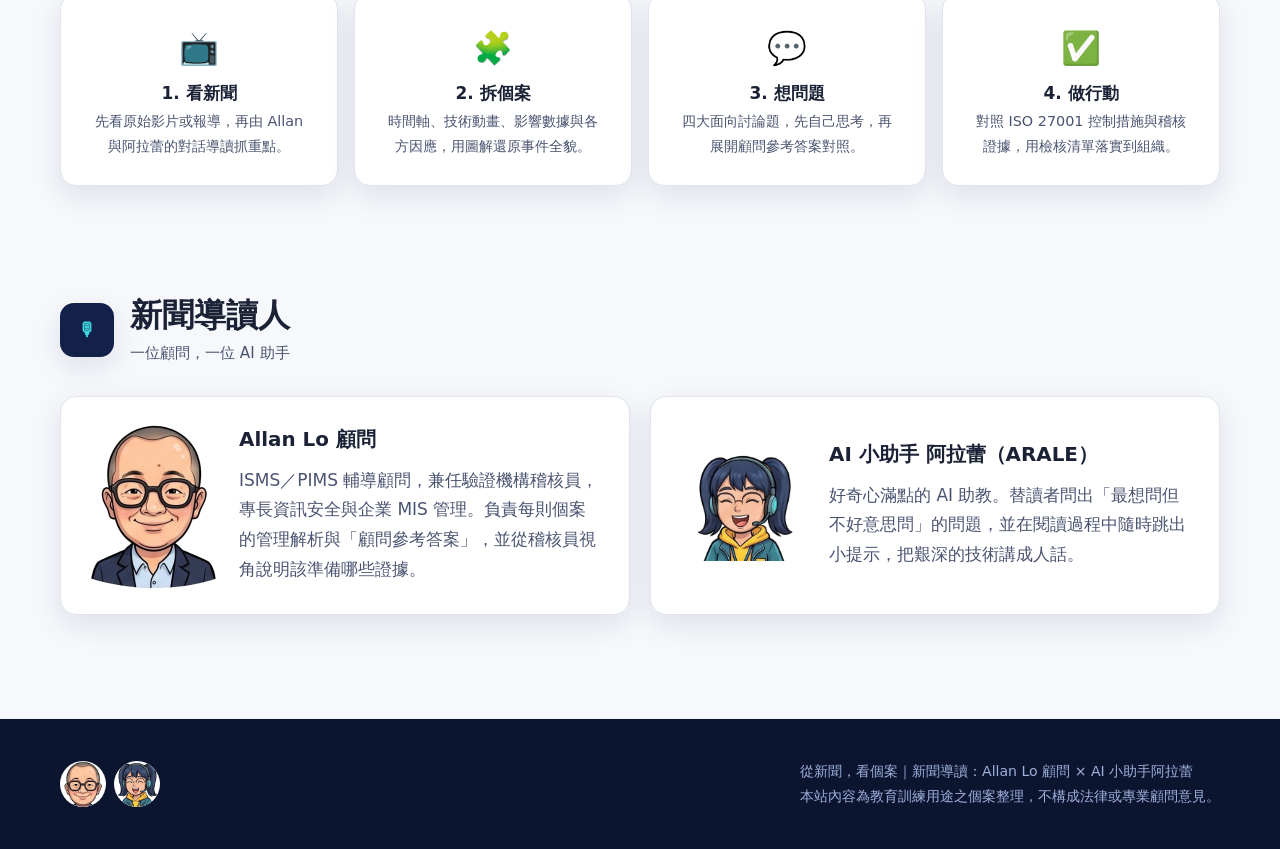
==== commit 78328e7c: "Add case #002 (Synology NAS C3RB3R ransomware) and sort cases by creation date - New case page based" ====
--- a/index.html
+++ b/index.html
@@ -44,7 +44,7 @@
   <section class="block" id="cases">
     <div class="sec-head">
       <div class="sec-num">📂</div>
-      <div><h2>個案總覽</h2><p>依日期由新到舊排列，點選卡片進入個案</p></div>
+      <div><h2>個案總覽</h2><p>依個案建立日期由新到舊排列，點選卡片進入個案</p></div>
     </div>
     <input class="search" type="search" id="q" placeholder="🔍 搜尋標題、摘要或主題…" aria-label="搜尋個案">
     <div class="filters" id="filters"></div>
@@ -101,7 +101,7 @@
 <script src="assets/js/cases.js"></script>
 <script>
 (function () {
-  const cases = (window.CASES || []).slice().sort((a, b) => b.date.localeCompare(a.date));
+  const cases = (window.CASES || []).slice().sort((a, b) => (b.created || b.date).localeCompare(a.created || a.date) || b.id.localeCompare(a.id));
   const grid = document.getElementById('grid');
   const q = document.getElementById('q');
   const filters = document.getElementById('filters');
@@ -135,7 +135,7 @@
           <h3>${esc(c.title)}</h3>
           <p>${esc(c.summary)}</p>
           <div class="chips">${c.topics.map((t) => `<span class="chip">${esc(t)}</span>`).join('')}</div>
-          <div class="meta"><span>🗓 ${esc(c.date)}</span><span>閱讀個案 →</span></div>
+          <div class="meta"><span>📰 新聞 ${esc(c.date)}｜🆕 建立 ${esc((c.created || '').slice(0, 10))}</span><span>閱讀個案 →</span></div>
         </div>
       </a>`).join('') +
       `<div class="card case-card soon"><div class="thumb">NEXT CASE</div><div class="body"><h3>下一則個案整理中…</h3><p>持續追蹤國內外資安與個資事件，敬請期待。</p></div></div>`;
--- a/assets/css/style.css
+++ b/assets/css/style.css
@@ -369,7 +369,7 @@
 .case-card { display: flex; flex-direction: column; text-decoration: none; color: inherit; padding: 0; overflow: hidden; transition: transform .25s, box-shadow .25s; }
 .case-card:hover { transform: translateY(-6px); box-shadow: var(--shadow-lg); }
 .case-card .thumb { position: relative; aspect-ratio: 16/9; background: var(--navy-800) center/cover no-repeat; }
-.case-card .thumb .src-type { position: absolute; left: 12px; top: 12px; }
+.case-card .thumb .src-type { position: absolute; left: 12px; top: 12px; background: rgba(11,21,48,.88); }
 .case-card .thumb .sev { position: absolute; right: 12px; top: 12px; }
 .case-card .body { padding: 18px 20px 20px; display: flex; flex-direction: column; gap: 8px; flex: 1; }
 .case-card h3 { font-size: 1.12rem; margin: 0; }
@@ -383,6 +383,63 @@
 .howto .card .ico { font-size: 2rem; }
 .howto .card h4 { margin: 6px 0 4px; }
 .howto .card p { font-size: .9rem; color: var(--ink-soft); margin: 0; }
+
+/* ---------- Ransomware simulator ---------- */
+.ransim { background: var(--navy-900); color: #e6ecff; border-radius: var(--radius); padding: 26px; box-shadow: var(--shadow-lg); }
+.ransim h3 { color: #fff; }
+.ransim-grid { display: grid; grid-template-columns: 300px 1fr; gap: 22px; margin-top: 12px; }
+.ransim fieldset { border: 1px solid #34477e; border-radius: 12px; padding: 12px 14px; margin: 0 0 12px; }
+.ransim legend { font-weight: 800; font-size: .85rem; color: var(--teal-400); padding: 0 6px; }
+.ransim label { display: flex; gap: 8px; align-items: flex-start; font-size: .9rem; padding: 4px 0; cursor: pointer; line-height: 1.5; }
+.ransim input { accent-color: var(--teal-500); margin-top: 4px; }
+.ransim label small { display: block; color: #9fb0db; font-size: .78rem; }
+.ransim-nas { position: relative; background: #0f1b3d; border: 2px solid #2a3f7e; border-radius: 14px; padding: 14px; transition: border-color .3s, box-shadow .3s; }
+.ransim.blocked .ransim-nas { border-color: var(--teal-400); box-shadow: 0 0 0 4px rgba(63,214,224,.18), 0 0 30px rgba(63,214,224,.3); }
+.ransim.hit .ransim-nas { border-color: var(--red-500); box-shadow: 0 0 0 4px rgba(229,72,77,.18), 0 0 30px rgba(229,72,77,.35); animation: shake .4s; }
+@keyframes shake { 25% { transform: translateX(-4px); } 75% { transform: translateX(4px); } }
+.ransim-nas .nas-head { display: flex; justify-content: space-between; font-family: var(--mono); font-size: .8rem; color: #9fb0db; margin-bottom: 10px; }
+.ransim-nas .nas-head .leds i { display: inline-block; width: 8px; height: 8px; border-radius: 50%; background: var(--green-500); margin-left: 4px; animation: blink 1.6s infinite; }
+.ransim.hit .ransim-nas .nas-head .leds i { background: var(--red-500); }
+.ransim-files { display: grid; grid-template-columns: repeat(6, 1fr); gap: 8px; }
+.file { background: #182a5c; border-radius: 8px; padding: 8px 4px; text-align: center; transition: background .25s, transform .25s; }
+.file .fi { display: block; font-size: 1.3rem; line-height: 1.2; }
+.file .fn { display: block; font-size: .62rem; color: #b8c4e6; font-family: var(--mono); overflow: hidden; text-overflow: ellipsis; white-space: nowrap; }
+.file.locked { background: #5a1a2c; transform: scale(.95); }
+.file.locked .fn { color: #ffb3b6; }
+.file.restored { background: #134a3a; }
+.ransim-log { margin-top: 14px; min-height: 60px; background: rgba(255,255,255,.05); border-left: 4px solid #5d6fa5; padding: 10px 14px; border-radius: 8px; font-size: .95rem; }
+.ransim-log.ok { border-left-color: var(--teal-400); }
+.ransim-log.bad { border-left-color: var(--red-500); }
+.ransim-log.warn { border-left-color: var(--yellow-400); }
+.ransim-log b { color: var(--yellow-400); }
+
+/* ---------- Link hub (相關新聞與公告) ---------- */
+.linkhub { display: grid; grid-template-columns: repeat(2, 1fr); gap: 20px; }
+.linkhub h3 { font-size: 1.05rem; display: flex; align-items: center; gap: 8px; }
+.links { list-style: none; padding: 0; margin: 0; }
+.links li { padding: 10px 0; border-bottom: 1px dashed var(--line); font-size: .93rem; }
+.links li:last-child { border-bottom: 0; }
+.links a { font-weight: 700; text-decoration: none; }
+.links a:hover { text-decoration: underline; }
+.links .lm { display: block; font-size: .8rem; color: var(--ink-soft); margin-top: 2px; }
+.links .badge { font-size: .7rem; font-weight: 800; padding: 1px 8px; border-radius: 999px; margin-right: 6px; vertical-align: 1px; background: #eef1f8; color: var(--navy-700); }
+.links .badge.off { background: var(--green-100); color: #1b7a4c; }
+.links .badge.case { background: var(--yellow-100); color: #8a6400; }
+.news-card { display: grid; grid-template-columns: 1fr; gap: 10px; }
+.news-card .masthead { display: flex; justify-content: space-between; align-items: center; border-bottom: 3px solid var(--navy-800); padding-bottom: 8px; font-weight: 900; letter-spacing: .05em; color: var(--navy-800); }
+.news-card h3 { font-size: 1.35rem; margin: 6px 0; }
+.news-card blockquote { margin: 0; padding: 12px 16px; background: #f3f6fc; border-left: 4px solid var(--navy-600); border-radius: 0 10px 10px 0; color: var(--ink-soft); font-size: .95rem; }
+
+/* ---------- Claim comparison ---------- */
+.claims { display: grid; grid-template-columns: repeat(4, 1fr); gap: 14px; }
+.claim { position: relative; padding: 18px 16px; border-top: 5px solid var(--navy-600); }
+.claim .who { font-weight: 900; font-size: .95rem; }
+.claim .what { font-family: var(--mono); font-size: .8rem; background: #eef1f8; padding: 2px 8px; border-radius: 6px; display: inline-block; margin: 6px 0; }
+.claim p { font-size: .88rem; color: var(--ink-soft); margin: 0; }
+.claim.vendor { border-top-color: var(--teal-500); }
+.claim.r360 { border-top-color: var(--red-500); }
+.claim.ir { border-top-color: var(--yellow-400); }
+.claim.media { border-top-color: #8b5cf6; }
 
 /* ---------- Responsive ---------- */
 @media (max-width: 960px) {
@@ -394,6 +451,8 @@
   .node:not(:last-child)::after { display: none; }
   .sword { grid-template-columns: 1fr; }
   .balance { display: none; }
+  .ransim-grid, .linkhub { grid-template-columns: 1fr; }
+  .claims { grid-template-columns: repeat(2, 1fr); }
 }
 @media (max-width: 680px) {
   body { font-size: 16px; }
@@ -405,6 +464,8 @@
   .say .avatar { width: 58px; height: 58px; }
   .brand span.full { display: none; }
   .helper img { width: 64px; }
+  .ransim-files { grid-template-columns: repeat(4, 1fr); }
+  .claims { grid-template-columns: 1fr; }
   .helper .tipbox { max-width: 220px; font-size: .82rem; }
 }
 @media (prefers-reduced-motion: reduce) {
